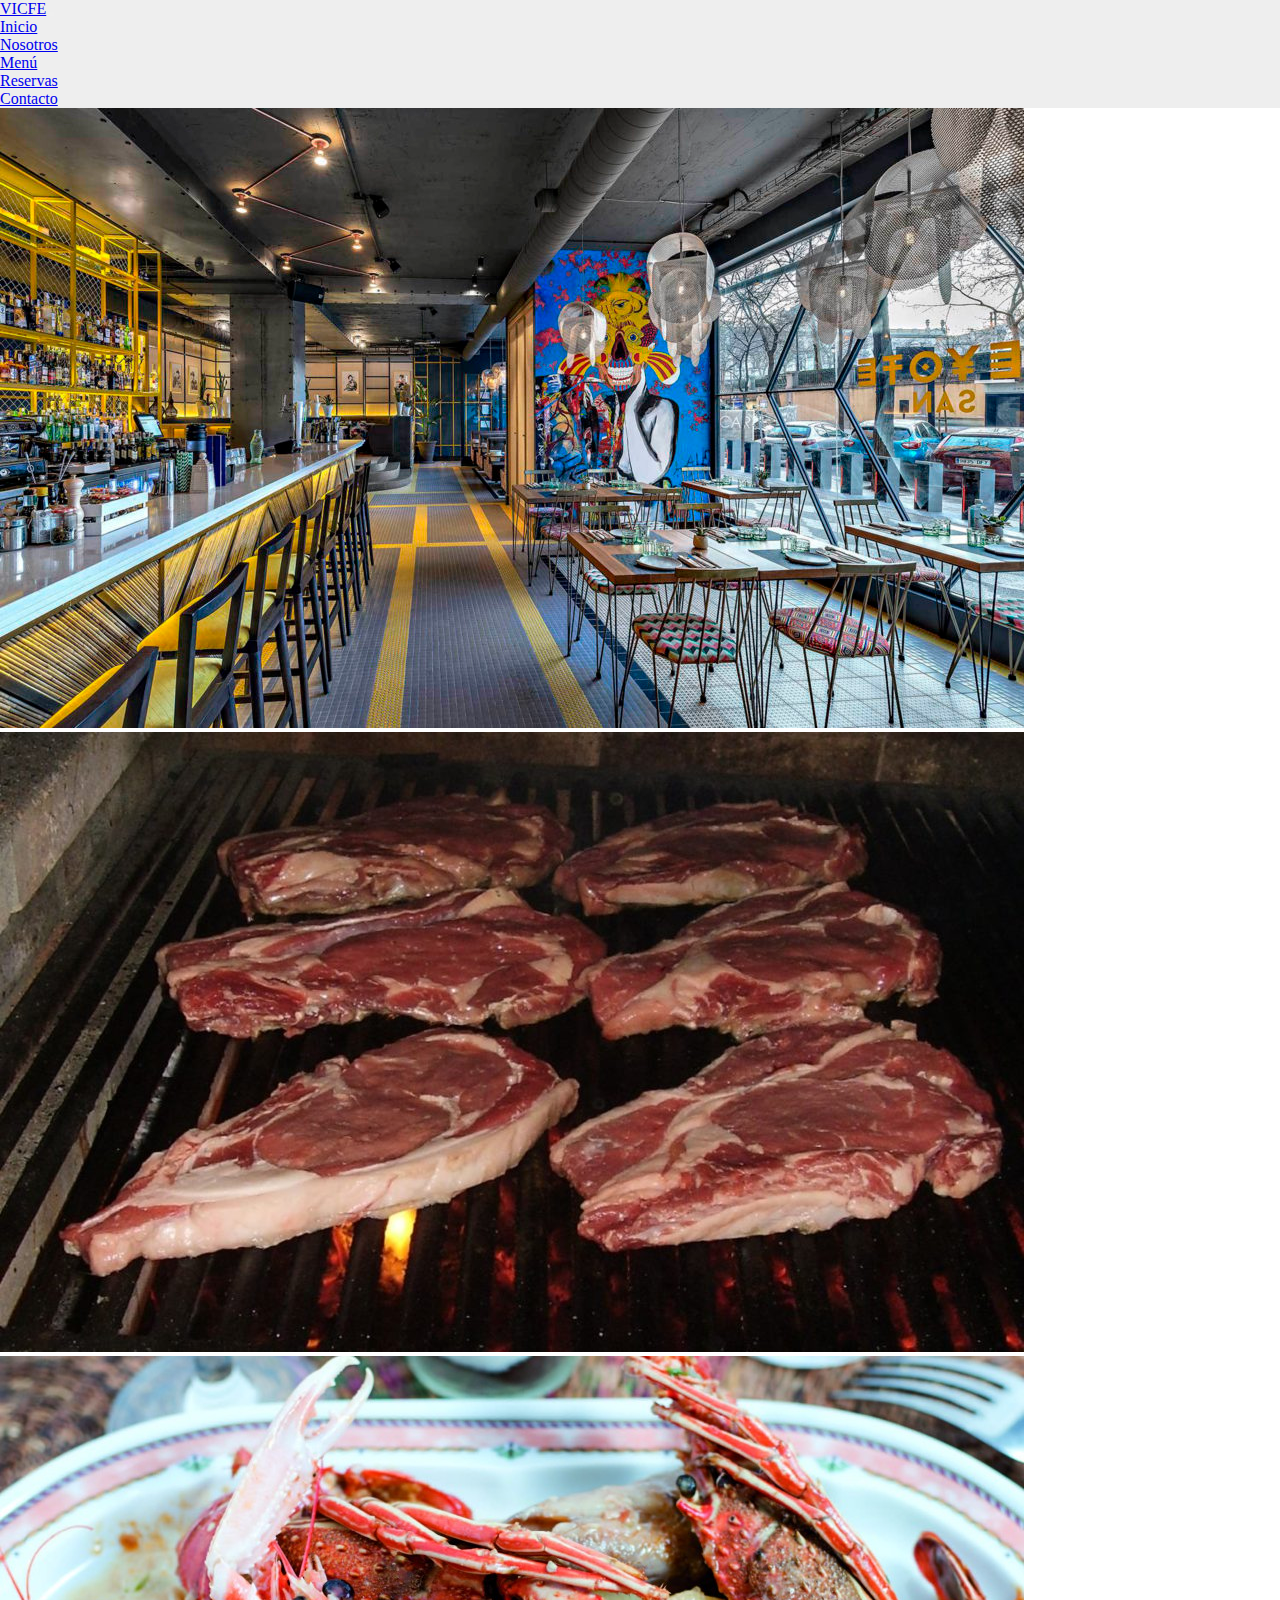
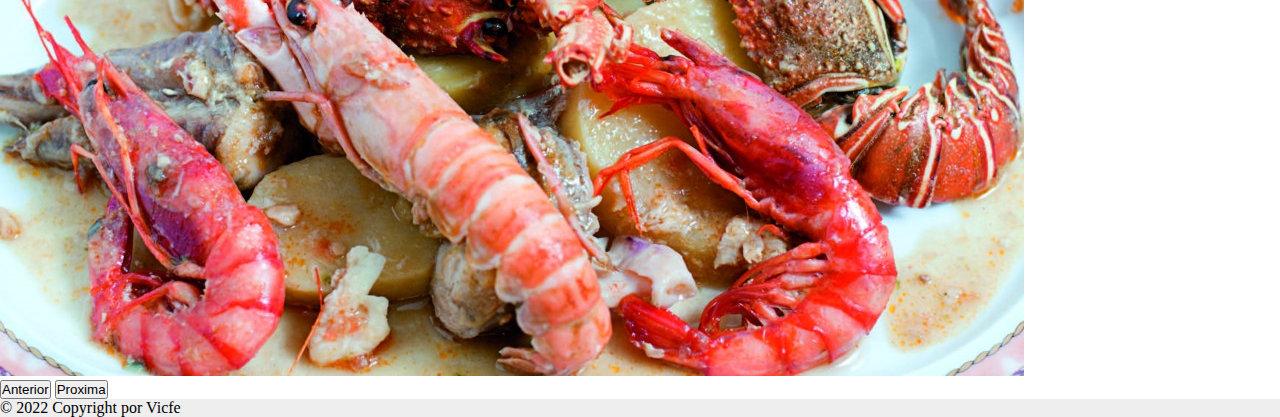
==== index.html @ e79225cf "no se agrega el css cuando abro la pagina de github" ====
<!DOCTYPE html>
<html lang="es">

<head>
    <meta charset="UTF-8">
    <meta http-equiv="X-UA-Compatible" content="IE=edge">
    <meta name="viewport" content="width=device-width, initial-scale=1.0">
    <link rel="preconnect" href="https://fonts.googleapis.com">
    <link rel="preconnect" href="https://fonts.gstatic.com" crossorigin>
    <link
        href="https://fonts.googleapis.com/css2?family=Roboto+Condensed:wght@300&family=Roboto:wght@100;300;400&display=swap"
        rel="stylesheet">
    <link rel="stylesheet" href="./css/bootstrap.min.css">
    <link rel="stylesheet" href="./css/style.css">
    <title>Vicfe - Proyecto Coderhouse</title>
</head>

<body>

    <header class="navbar navbar-expand-lg p-4 border-bottom" style="background-color: #eee; --bs-border-opacity: .9;">
        <div class="container-fluid">

            <a class="navbar-brand p-3 fs-1 fw-light" href="./index.html">VICFE</a>

            <button class="navbar-toggler" type="button" data-bs-toggle="collapse" data-bs-target="#navbarNavAltMarkup"
                aria-controls="navbarNavAltMarkup" aria-expanded="false" aria-label="Toggle navigation">
                <span class="navbar-toggler-icon"></span>
            </button>

            <nav class="collapse navbar-collapse d-flex justify-content-center" id="navbarNavAltMarkup">
                <ul class="navbar-nav fs-5 gap-4">
                    <li class="nav-item">
                        <a class="nav-link active" aria-current="page" href="./index.html">Inicio</a>
                    </li>
                    <li class="nav-item">
                        <a class="nav-link" href="./pages/nosotros.html">Nosotros</a>
                    </li>
                    <li class="nav-item">
                        <a class="nav-link" href="./pages/menu.html">Menú</a>
                    </li>
                    <li class="nav-item">
                        <a class="nav-link" href="./pages/reservas.html">Reservas</a>
                    </li>
                    <li class="nav-item">
                        <a class="nav-link" href="./pages/contacto.html">Contacto</a>
                    </li>
                </ul>
            </nav>

        </div>
    </header>

    <main>
        <section id="carousel-defotos" class="carousel slide" data-bs-ride="carousel">
            <div class="carousel-inner">
                <div class="carousel-item active">
                    <img src="./assets/img/fotorest1.jpg" class="d-block w-100" alt="...">
                </div>
                <div class="carousel-item">
                    <img src="./assets/img/fotorest2.jpg" class="d-block w-100" alt="...">
                </div>
                <div class="carousel-item">
                    <img src="./assets/img/fotorest3.jpg" class="d-block w-100" alt="...">
                </div>
            </div>
            <button class="carousel-control-prev" type="button" data-bs-target="#carousel-defotos" data-bs-slide="prev">
                <span class="carousel-control-prev-icon" aria-hidden="true"></span>
                <span class="visually-hidden">Anterior</span>
            </button>
            <button class="carousel-control-next" type="button" data-bs-target="#carousel-defotos" data-bs-slide="next">
                <span class="carousel-control-next-icon" aria-hidden="true"></span>
                <span class="visually-hidden">Proxima</span>
            </button>
        </section>
    </main>


    <footer class="page-footer border-top" style="background-color: #eee; --bs-border-opacity: .9;">

        <div class="container">

            <div class="row">

                <div class="col-md-12 py-5">
                    
                </div>


            </div>

        </div>

        <div class="footer-copyright text-center py-3">© 2022 Copyright por Vicfe
        </div>


    </footer>




    <script src="./js/bootstrap.bundle.min.js"></script>
</body>

</html>
---- css/style.css ----
* {
    margin: 0;
    padding: 0;
    box-sizing: border-box
}


/* nosotros - cocina */
.cocina {
    background-color: rgba(57, 134, 38, 0.26);
    font-family: "Roboto", sans-serif;
    background-size: cover;
    padding: 30px;
    display: flex;
    gap: 100px;
    overflow: auto;
    justify-content: center;


}

.cocina__titulo {
    background-color: rgba(127, 255, 212, 0.212);
    padding: 15px;
    text-align: center;
    font-size: 3rem;
    font-family: "Roboto", sans-serif;
    display: flex;
    overflow: auto;
    justify-content: center;


}

.tarjeta__titulo {
    color: rgb(255, 255, 255);
    padding: 10px;
    text-align: center;
    font-size: 2rem;
    font-family: "Roboto Condensed", sans-serif;
}

.tarjeta {
    background-color: burlywood;
    border: 2px solid rgb(255, 255, 255);
    width: 300px;
    height: 520px;
    border-radius: 15px;
    padding: 10px;
    text-align: center;
    font-family: "Roboto", sans-serif;

}

.tarjeta__descrp {
    color: rgb(255, 255, 255);
    text-align: center;
    font-size: 1rem;
    font-family: "Roboto Condensed", sans-serif;
}

.contenedor-nosotros {
    height: 85vh;
    background-color: antiquewhite;
    font-family: "Roboto", sans-serif;
    background-size: cover;
    display: flex;
    flex-direction: column;
    justify-content: center;
    align-items: center;
    overflow: auto;
}


.titulo-nosotros {
    font-size: 2rem;
}

.info-nosotros {
    font-family: "Roboto", sans-serif;
    text-align: center;
    font-size: 2.5rem;
}

/* menú */

.contenedor-menu {
    height: 70vh;
    display: flex;
    gap: 20px;
    background-color: rgba(127, 255, 212, 0.212);
    align-items: center;
    overflow: scroll;
    overflow-y: hidden;
}

.plato {
    border: 2px solid black;
    background-color: antiquewhite;
    width: 300px;
    height: 350px;
    border-radius: 20px;
    padding: 15px;
    display: flex;
    flex-direction: column;
    justify-content: space-around;
    align-items: center;
    text-align: center;
}

.menu-title {
    background-color: rgba(127, 255, 212, 0.212);
    padding-top: 30px;
    text-align: center;
    font-size: 3rem;
    font-family: "Roboto", sans-serif;
    display: flex;
    overflow: auto;
    justify-content: center;
}

.contenedor-contacto {
    height: 70vh;
    background-color: rgb(245, 237, 226);
    display: flex;
    flex-direction: column;
    justify-content: center;
    text-align: center;
    padding: 50px;
    font-family: "Roboto", sans-serif;
}

form {
    border: 1px solid black;
    padding: 20px;
}

form div {
    display: flex;
    justify-content: center;
    text-align: center;
    gap: 20px;
}

.botones {
    display: flex;
    justify-content: center;
    text-align: center;
    gap: 45px;
}

.boton-enviar {
    padding: 10px 15px;
}

.boton-limpiar {
    padding: 10px 15px;
}
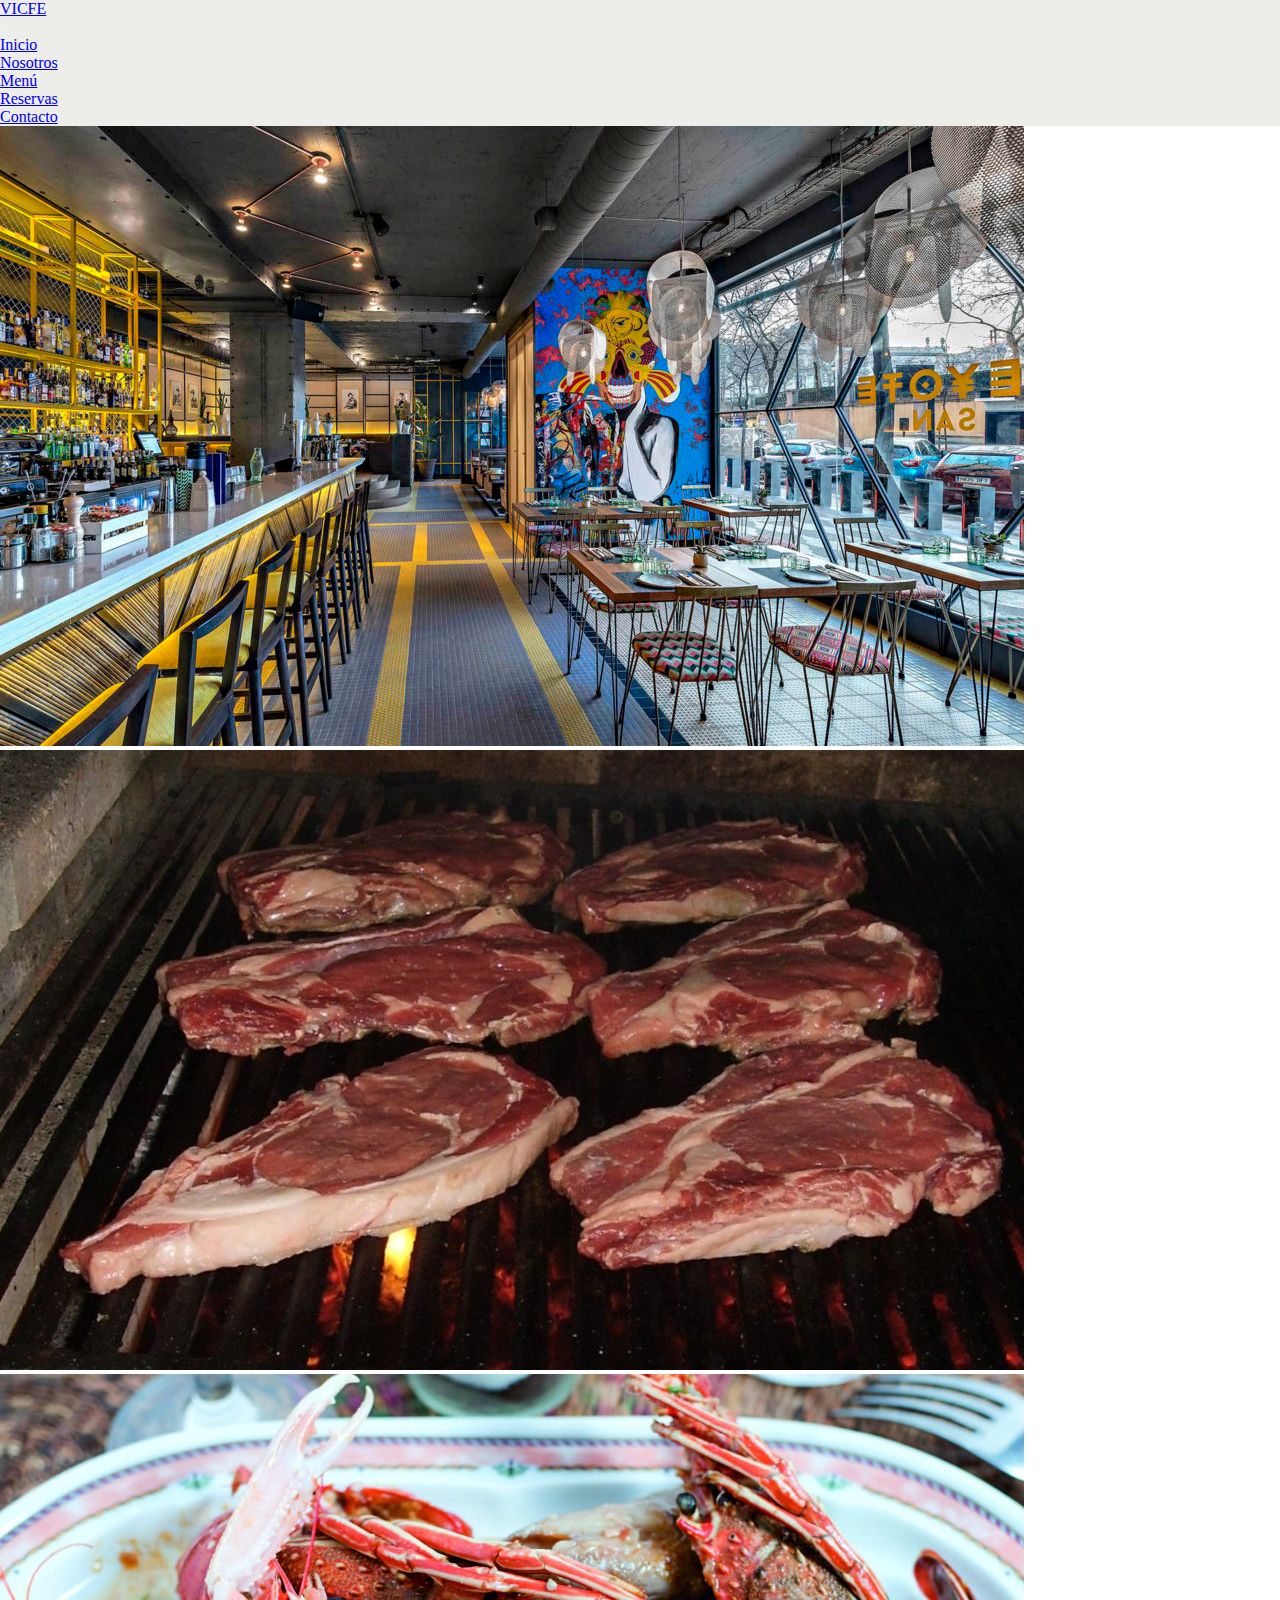
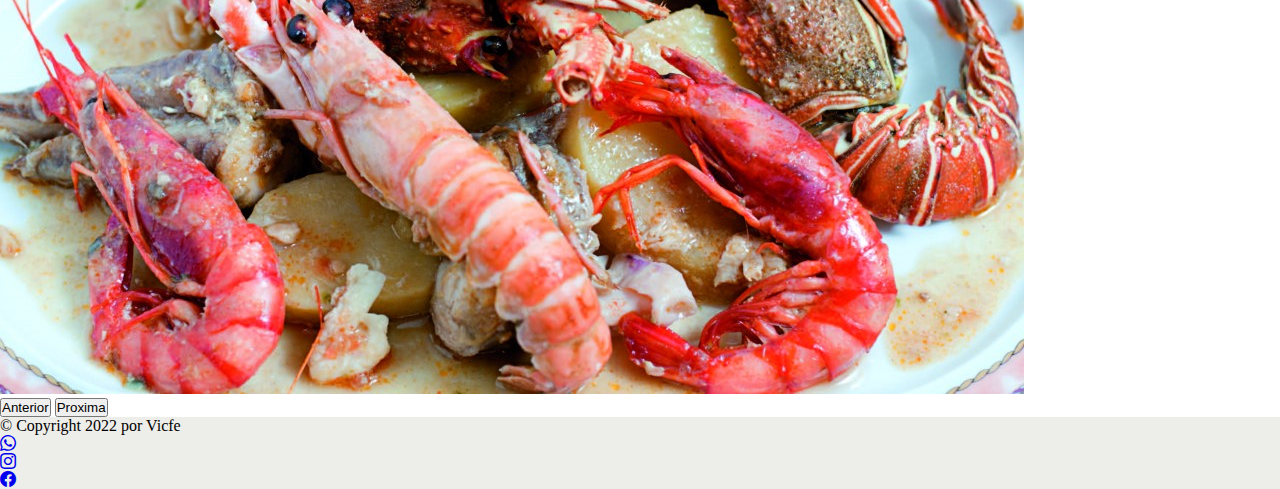
==== commit 73fd2c98: "agregue sass al proyecto e hice algunos cambios" ====
--- a/index.html
+++ b/index.html
@@ -10,44 +10,48 @@
     <link
         href="https://fonts.googleapis.com/css2?family=Roboto+Condensed:wght@300&family=Roboto:wght@100;300;400&display=swap"
         rel="stylesheet">
-    <link rel="stylesheet" href="./css/bootstrap.min.css">
-    <link rel="stylesheet" href="./css/style.css">
+    <link rel="stylesheet" href="../css/bootstrap.min.css">
+    <link rel="stylesheet" href="../css/styles.css">
+    <link rel="stylesheet" href="https://cdn.jsdelivr.net/npm/bootstrap-icons@1.9.1/font/bootstrap-icons.css">
     <title>Vicfe - Proyecto Coderhouse</title>
 </head>
 
 <body>
 
-    <header class="navbar navbar-expand-lg p-4 border-bottom" style="background-color: #eee; --bs-border-opacity: .9;">
-        <div class="container-fluid">
+    <header class="navbar navbar-expand-lg p-4 border-bottom" style="background-color: #edede9;">
+        <div class="container-fluid d-flex justify-content-around">
 
             <a class="navbar-brand p-3 fs-1 fw-light" href="./index.html">VICFE</a>
+            <nav class="navbar navbar-default">
 
-            <button class="navbar-toggler" type="button" data-bs-toggle="collapse" data-bs-target="#navbarNavAltMarkup"
-                aria-controls="navbarNavAltMarkup" aria-expanded="false" aria-label="Toggle navigation">
-                <span class="navbar-toggler-icon"></span>
-            </button>
+                <button class="navbar-toggler" type="button" data-bs-toggle="collapse"
+                    data-bs-target="#navbarNavAltMarkup" aria-controls="navbarNavAltMarkup" aria-expanded="false"
+                    aria-label="Toggle navigation">
+                    <span class="navbar-toggler-icon"></span>
+                </button>
 
-            <nav class="collapse navbar-collapse d-flex justify-content-center" id="navbarNavAltMarkup">
-                <ul class="navbar-nav fs-5 gap-4">
-                    <li class="nav-item">
-                        <a class="nav-link active" aria-current="page" href="./index.html">Inicio</a>
-                    </li>
-                    <li class="nav-item">
-                        <a class="nav-link" href="./pages/nosotros.html">Nosotros</a>
-                    </li>
-                    <li class="nav-item">
-                        <a class="nav-link" href="./pages/menu.html">Menú</a>
-                    </li>
-                    <li class="nav-item">
-                        <a class="nav-link" href="./pages/reservas.html">Reservas</a>
-                    </li>
-                    <li class="nav-item">
-                        <a class="nav-link" href="./pages/contacto.html">Contacto</a>
-                    </li>
-                </ul>
-            </nav>
 
+                <div class="collapse navbar-collapse" id="navbarNavAltMarkup">
+                    <ul class="nav navbar-nav fs-5 gap-4">
+                        <li class="nav-item">
+                            <a class="nav-link active" aria-current="page" href="./index.html">Inicio</a>
+                        </li>
+                        <li class="nav-item">
+                            <a class="nav-link" href="./pages/nosotros.html">Nosotros</a>
+                        </li>
+                        <li class="nav-item">
+                            <a class="nav-link" href="./pages/menu.html">Menú</a>
+                        </li>
+                        <li class="nav-item">
+                            <a class="nav-link" href="./pages/reservas.html">Reservas</a>
+                        </li>
+                        <li class="nav-item">
+                            <a class="nav-link" href="./pages/contacto.html">Contacto</a>
+                        </li>
+                    </ul>
+                </div>
         </div>
+        </nav>
     </header>
 
     <main>
@@ -75,27 +79,17 @@
     </main>
 
 
-    <footer class="page-footer border-top" style="background-color: #eee; --bs-border-opacity: .9;">
-
-        <div class="container">
-
-            <div class="row">
-
-                <div class="col-md-12 py-5">
-                    
-                </div>
-
-
-            </div>
-
+    <footer class="d-flex flex-wrap justify-content-between align-items-center p-5" style="background-color: #edede9;">
+        <div class="col-md-4 d-flex align-items-center">
+            <span class="text-muted">© Copyright 2022 por Vicfe</span>
         </div>
 
-        <div class="footer-copyright text-center py-3">© 2022 Copyright por Vicfe
-        </div>
-
-
+        <ul class="nav col-md-4 justify-content-center list-unstyled d-flex fs-3">
+            <li class="ms-3"><a class="text-muted" href="#"><i class="bi bi-whatsapp"></i></a></li>
+            <li class="ms-3"><a class="text-muted" href="#"><i class="bi bi-instagram"></i></a></li>
+            <li class="ms-3"><a class="text-muted" href="#"><i class="bi bi-facebook"></i></a></li>
+        </ul>
     </footer>
-
 
 
 
--- a/css/styles.css
+++ b/css/styles.css
@@ -0,0 +1,179 @@
+* {
+  margin: 0;
+  padding: 0;
+  box-sizing: border-box;
+}
+
+.contenedor-menu {
+  height: 70vh;
+  display: flex;
+  padding: 10px;
+  gap: 10px;
+  background-color: rgba(127, 255, 212, 0.212);
+  align-items: center;
+  overflow: scroll;
+  overflow-y: hidden;
+}
+
+.contenedor-nosotros {
+  height: 85vh;
+  background-color: antiquewhite;
+  font-family: "Roboto", sans-serif;
+  background-size: cover;
+  display: flex;
+  flex-direction: column;
+  justify-content: center;
+  align-items: center;
+  overflow: auto;
+}
+.contenedor-nosotros .titulo-nosotros {
+  font-size: 2rem;
+}
+.contenedor-nosotros .titulo-nosotros .info-nosotros {
+  font-family: "Roboto", sans-serif;
+  text-align: center;
+  font-size: 2.5rem;
+}
+
+.cocina {
+  background-color: rgba(57, 134, 38, 0.26);
+  font-family: "Roboto", sans-serif;
+  background-size: cover;
+  padding: 30px;
+  display: flex;
+  gap: 100px;
+  overflow: auto;
+  justify-content: center;
+}
+
+.cocina__titulo {
+  background-color: rgba(127, 255, 212, 0.212);
+  padding: 15px;
+  text-align: center;
+  font-size: 3rem;
+  font-family: "Roboto", sans-serif;
+  display: flex;
+  overflow: auto;
+  justify-content: center;
+}
+
+.contenedor-contacto {
+  height: 70vh;
+  background-color: rgb(245, 237, 226);
+  display: flex;
+  flex-direction: column;
+  justify-content: center;
+  text-align: center;
+  padding: 50px;
+  font-family: "Roboto", sans-serif;
+}
+
+.butn {
+  background-color: brown;
+  border: 1px solid black;
+  color: white;
+  padding: 16px 32px;
+  text-align: center;
+  font-size: 16px;
+  margin: 4px 2px;
+  transition: 0.3s;
+  text-decoration: none;
+}
+.butn:hover {
+  background-color: burlywood;
+  color: black;
+}
+
+.botones {
+  display: flex;
+  justify-content: center;
+  text-align: center;
+  gap: 45px;
+}
+
+.boton-enviar {
+  padding: 10px 15px;
+}
+
+.boton-limpiar {
+  padding: 10px 15px;
+}
+
+.plato {
+  border: 2px solid black;
+  background-color: antiquewhite;
+  width: 300px;
+  height: 400px;
+  border-radius: 20px;
+  padding: 15px;
+  display: flex;
+  flex-direction: column;
+  justify-content: space-around;
+  align-items: center;
+  text-align: center;
+}
+.plato .plato__img {
+  border: 1px solid black;
+}
+.plato .plato__img .menu-title {
+  background-color: rgba(127, 255, 212, 0.212);
+  padding-top: 10px;
+  text-align: center;
+  font-size: 2rem;
+  font-family: "Roboto", sans-serif;
+  display: flex;
+  overflow: auto;
+  justify-content: center;
+}
+
+.cocina__titulo {
+  background-color: rgba(127, 255, 212, 0.212);
+  padding: 15px;
+  text-align: center;
+  font-size: 3rem;
+  font-family: "Roboto", sans-serif;
+  display: flex;
+  overflow: auto;
+  justify-content: center;
+}
+
+.tarjeta__titulo {
+  color: rgb(255, 255, 255);
+  padding: 10px;
+  text-align: center;
+  font-size: 2rem;
+  font-family: "Roboto Condensed", sans-serif;
+}
+.tarjeta__titulo .tarjeta {
+  background-color: burlywood;
+  border: 2px solid rgb(255, 255, 255);
+  width: 300px;
+  height: 520px;
+  border-radius: 15px;
+  padding: 10px;
+  text-align: center;
+  font-family: "Roboto", sans-serif;
+}
+.tarjeta__titulo .tarjeta .tarjeta__descrp {
+  color: rgb(255, 255, 255);
+  text-align: center;
+  font-size: 1rem;
+  font-family: "Roboto Condensed", sans-serif;
+}
+
+bi {
+  font-size: 1.5rem;
+}
+
+form {
+  border: 1px solid black;
+  padding: 20px;
+}
+form div {
+  display: flex;
+  justify-content: center;
+  text-align: center;
+  gap: 20px;
+}
+
+/*# sourceMappingURL=styles.css.map */
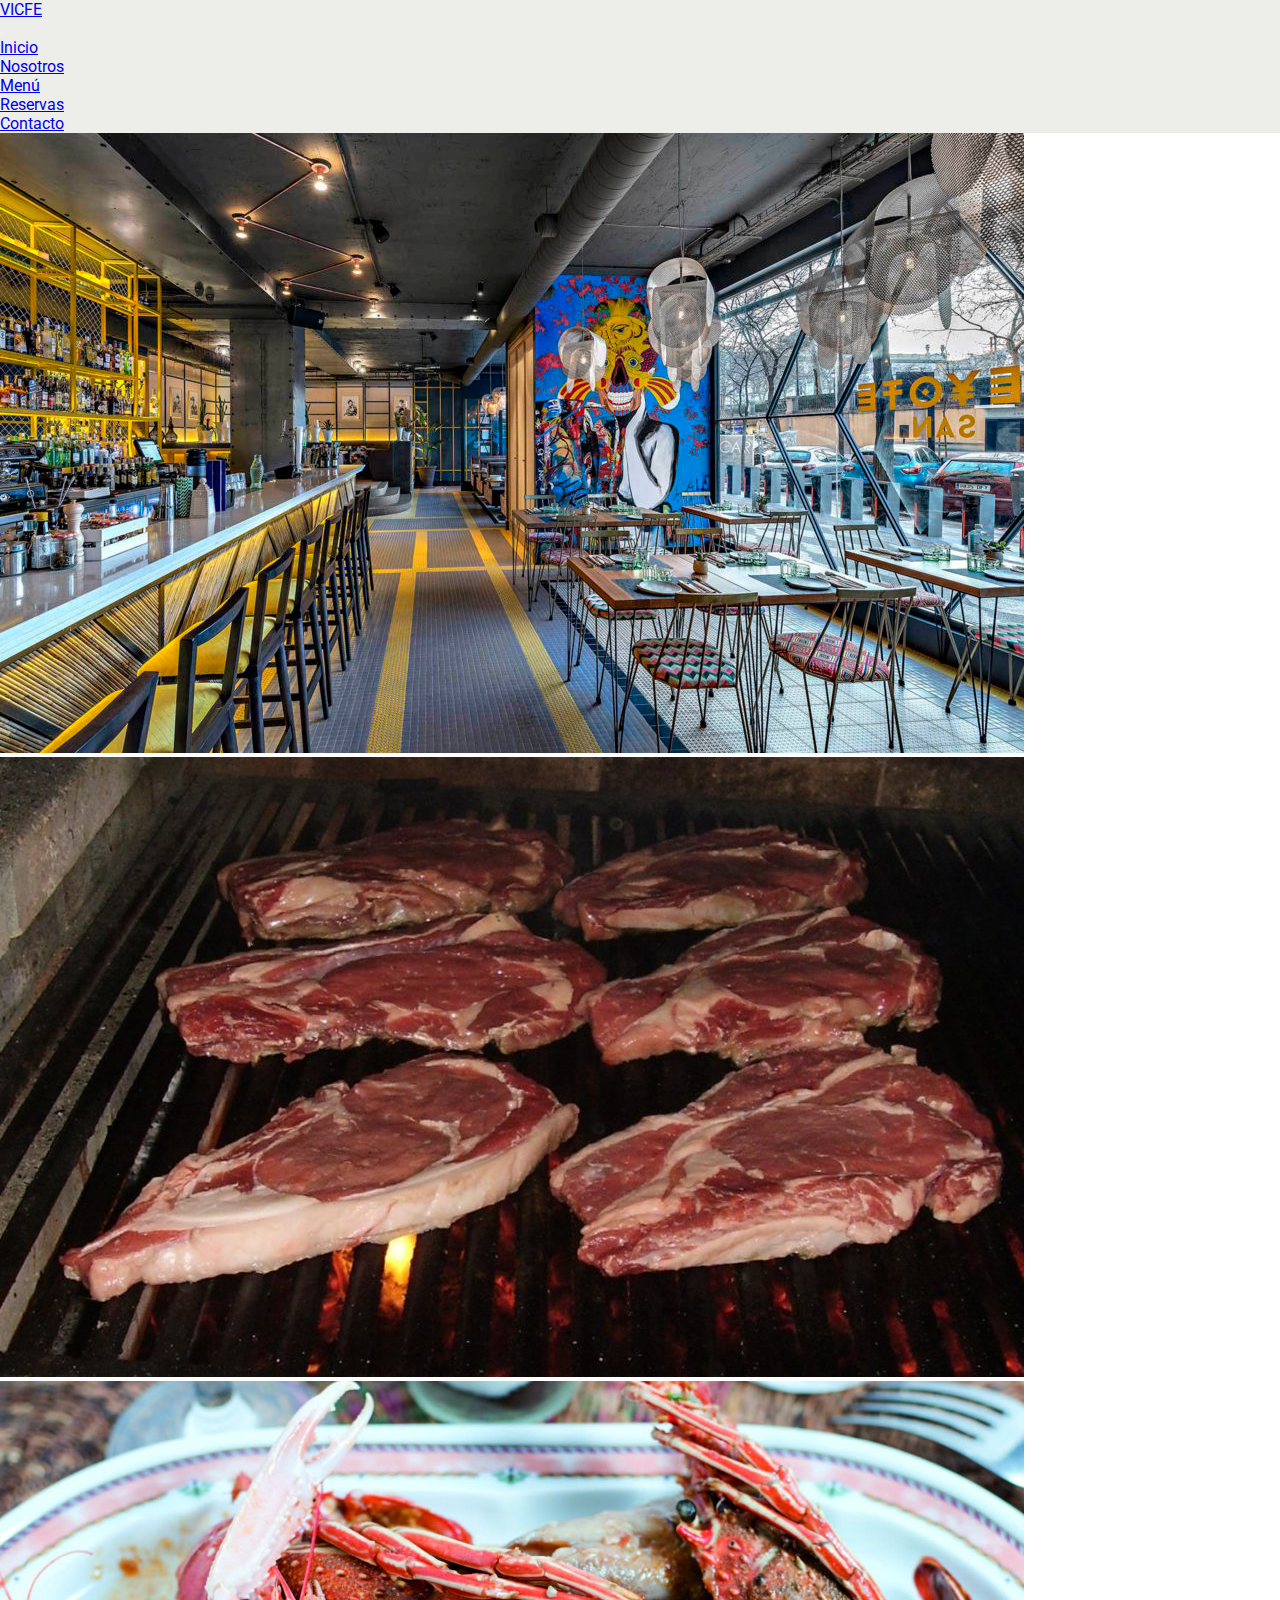
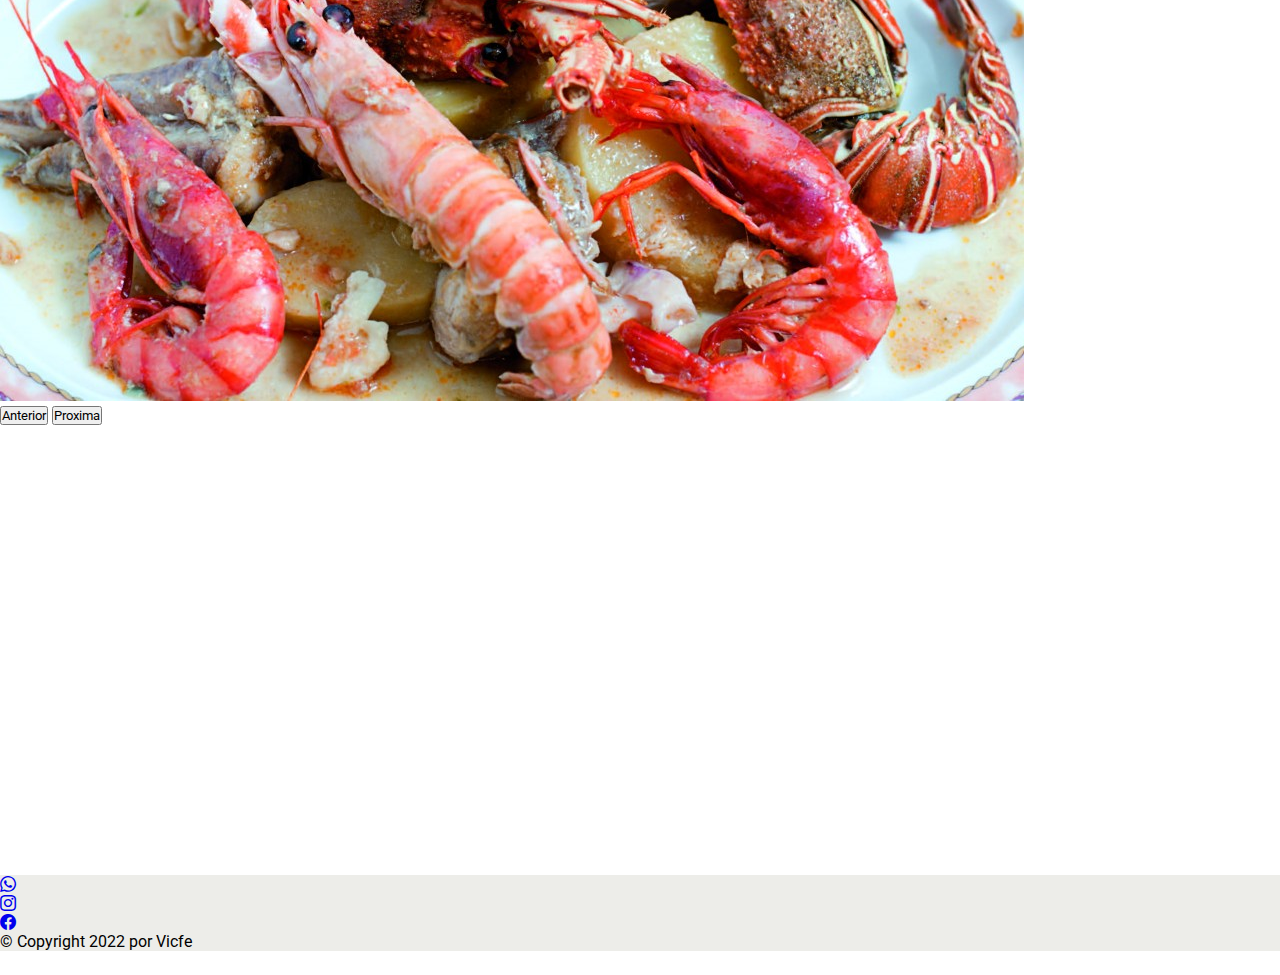
==== commit f9db8762: "actualizacion v2" ====
--- a/index.html
+++ b/index.html
@@ -5,15 +5,18 @@
     <meta charset="UTF-8">
     <meta http-equiv="X-UA-Compatible" content="IE=edge">
     <meta name="viewport" content="width=device-width, initial-scale=1.0">
+    <meta description="">
+
     <link rel="preconnect" href="https://fonts.googleapis.com">
     <link rel="preconnect" href="https://fonts.gstatic.com" crossorigin>
     <link
         href="https://fonts.googleapis.com/css2?family=Roboto+Condensed:wght@300&family=Roboto:wght@100;300;400&display=swap"
         rel="stylesheet">
-    <link rel="stylesheet" href="../css/bootstrap.min.css">
-    <link rel="stylesheet" href="../css/styles.css">
+    <link rel="stylesheet" href="./css/bootstrap.min.css">
+    <link rel="stylesheet" href="./css/styles.css">
     <link rel="stylesheet" href="https://cdn.jsdelivr.net/npm/bootstrap-icons@1.9.1/font/bootstrap-icons.css">
-    <title>Vicfe - Proyecto Coderhouse</title>
+    <link rel="stylesheet" href="https://unpkg.com/aos@next/dist/aos.css" />
+    <title>VICFE - Proyecto Coderhouse</title>
 </head>
 
 <body>
@@ -32,7 +35,7 @@
 
 
                 <div class="collapse navbar-collapse" id="navbarNavAltMarkup">
-                    <ul class="nav navbar-nav fs-5 gap-4">
+                    <ul class="nav navbar-nav ms-auto fs-5 gap-4">
                         <li class="nav-item">
                             <a class="nav-link active" aria-current="page" href="./index.html">Inicio</a>
                         </li>
@@ -54,7 +57,7 @@
         </nav>
     </header>
 
-    <main>
+    <main class="header-main">
         <section id="carousel-defotos" class="carousel slide" data-bs-ride="carousel">
             <div class="carousel-inner">
                 <div class="carousel-item active">
@@ -76,24 +79,52 @@
                 <span class="visually-hidden">Proxima</span>
             </button>
         </section>
+
+        <section class="contenedor-main" data-aos="fade-up" data-aos-duration="1000">
+
+            <div class="main-titulo">
+
+                <h2>Bienvenido a VICFE</h2>
+            </div>
+
+                <article class="main-info">
+
+                <p>Lorem ipsum dolor sit amet consectetur adipisicing elit. Eius reiciendis eos doloribus quas molestiae
+                    deleniti, culpa adipisci voluptates optio laboriosam. Distinctio dignissimos similique tempore
+                    </p>
+
+                </article>
+
+            
+
+        </section>
+
     </main>
 
 
-    <footer class="d-flex flex-wrap justify-content-between align-items-center p-5" style="background-color: #edede9;">
-        <div class="col-md-4 d-flex align-items-center">
-            <span class="text-muted">© Copyright 2022 por Vicfe</span>
-        </div>
+    <footer class="d-flex flex-wrap justify-content-center align-items-center gap-5 p-5"
+        style="background-color: #edede9;">
 
-        <ul class="nav col-md-4 justify-content-center list-unstyled d-flex fs-3">
+        <ul class="nav col-md-4 justify-content-center list-unstyled d-flex fs-3 gap-3">
             <li class="ms-3"><a class="text-muted" href="#"><i class="bi bi-whatsapp"></i></a></li>
             <li class="ms-3"><a class="text-muted" href="#"><i class="bi bi-instagram"></i></a></li>
             <li class="ms-3"><a class="text-muted" href="#"><i class="bi bi-facebook"></i></a></li>
         </ul>
+
+        <div class="col-md-4 d-flex align-items-center justify-content-center">
+            <span class="text-muted">© Copyright 2022 por Vicfe</span>
+        </div>
+
+
     </footer>
 
 
 
     <script src="./js/bootstrap.bundle.min.js"></script>
+    <script src="https://unpkg.com/aos@next/dist/aos.js"></script>
+    <script>
+      AOS.init();
+    </script>
 </body>
 
 </html>--- a/css/styles.css
+++ b/css/styles.css
@@ -2,70 +2,100 @@
   margin: 0;
   padding: 0;
   box-sizing: border-box;
+  font-family: "Roboto", sans-serif;
+}
+
+.contenedor-main {
+  height: 50vh;
+  width: auto;
+  display: flex;
+  flex-direction: column;
+  justify-content: center;
+  padding: 10px;
+  background-color: #e3d5ca;
+  align-items: center;
+  flex-wrap: wrap;
 }
 
 .contenedor-menu {
-  height: 70vh;
+  height: 100vh;
   display: flex;
   padding: 10px;
   gap: 10px;
-  background-color: rgba(127, 255, 212, 0.212);
+  background-color: #e3d5ca;
   align-items: center;
   overflow: scroll;
   overflow-y: hidden;
 }
 
+.menu-title {
+  background-color: #e3d5ca;
+  display: flex;
+  justify-content: center;
+  padding-top: 20px;
+  align-items: center;
+}
+
 .contenedor-nosotros {
-  height: 85vh;
-  background-color: antiquewhite;
-  font-family: "Roboto", sans-serif;
+  height: 120vh;
+  background-color: #e3d5ca;
+  display: flex;
+  flex-direction: column;
+  justify-content: center;
+  align-items: center;
+  overflow: auto;
+}
+
+.titulo-nosotros {
+  font-size: 2rem;
+}
+
+.info-nosotros {
+  text-align: center;
+  font-size: 1.5rem;
+  padding-left: 10px;
+  padding-right: 10px;
+}
+
+.cocina {
+  background-color: #e3d5ca;
   background-size: cover;
   display: flex;
-  flex-direction: column;
-  justify-content: center;
-  align-items: center;
-  overflow: auto;
-}
-.contenedor-nosotros .titulo-nosotros {
-  font-size: 2rem;
-}
-.contenedor-nosotros .titulo-nosotros .info-nosotros {
-  font-family: "Roboto", sans-serif;
-  text-align: center;
-  font-size: 2.5rem;
-}
-
-.cocina {
-  background-color: rgba(57, 134, 38, 0.26);
-  font-family: "Roboto", sans-serif;
-  background-size: cover;
-  padding: 30px;
-  display: flex;
-  gap: 100px;
-  overflow: auto;
-  justify-content: center;
+  gap: 300px;
+  overflow: auto;
+  justify-content: center;
+  padding: 20px;
 }
 
 .cocina__titulo {
-  background-color: rgba(127, 255, 212, 0.212);
+  background-color: #d6ccc2;
   padding: 15px;
   text-align: center;
   font-size: 3rem;
-  font-family: "Roboto", sans-serif;
   display: flex;
   overflow: auto;
   justify-content: center;
 }
 
 .contenedor-contacto {
-  height: 70vh;
-  background-color: rgb(245, 237, 226);
-  display: flex;
-  flex-direction: column;
+  height: 100vh;
+  background-color: #e3d5ca;
+  display: flex;
+  flex-direction: column;
+  flex-wrap: wrap;
+  justify-content: center;
+  text-align: center;
+}
+
+.contenedor-reservas {
+  height: 100vh;
+  background-color: #e3d5ca;
+  display: flex;
+  flex-direction: column;
+  flex-wrap: wrap;
   justify-content: center;
   text-align: center;
   padding: 50px;
-  font-family: "Roboto", sans-serif;
 }
 
 .butn {
@@ -120,7 +150,6 @@
   padding-top: 10px;
   text-align: center;
   font-size: 2rem;
-  font-family: "Roboto", sans-serif;
   display: flex;
   overflow: auto;
   justify-content: center;
@@ -131,7 +160,6 @@
   padding: 15px;
   text-align: center;
   font-size: 3rem;
-  font-family: "Roboto", sans-serif;
   display: flex;
   overflow: auto;
   justify-content: center;
@@ -142,38 +170,36 @@
   padding: 10px;
   text-align: center;
   font-size: 2rem;
-  font-family: "Roboto Condensed", sans-serif;
-}
-.tarjeta__titulo .tarjeta {
-  background-color: burlywood;
+}
+
+.tarjeta {
+  background-color: #d6ccc2;
   border: 2px solid rgb(255, 255, 255);
   width: 300px;
-  height: 520px;
+  height: auto;
   border-radius: 15px;
-  padding: 10px;
-  text-align: center;
-  font-family: "Roboto", sans-serif;
-}
-.tarjeta__titulo .tarjeta .tarjeta__descrp {
+  padding: 20px;
+  text-align: center;
+  display: flex;
+  flex-direction: column;
+}
+
+.tarjeta__descrp {
   color: rgb(255, 255, 255);
   text-align: center;
   font-size: 1rem;
-  font-family: "Roboto Condensed", sans-serif;
 }
 
 bi {
   font-size: 1.5rem;
 }
 
-form {
-  border: 1px solid black;
-  padding: 20px;
-}
 form div {
   display: flex;
   justify-content: center;
   text-align: center;
-  gap: 20px;
+  flex-wrap: wrap;
+  gap: 10px;
 }
 
 /*# sourceMappingURL=styles.css.map */
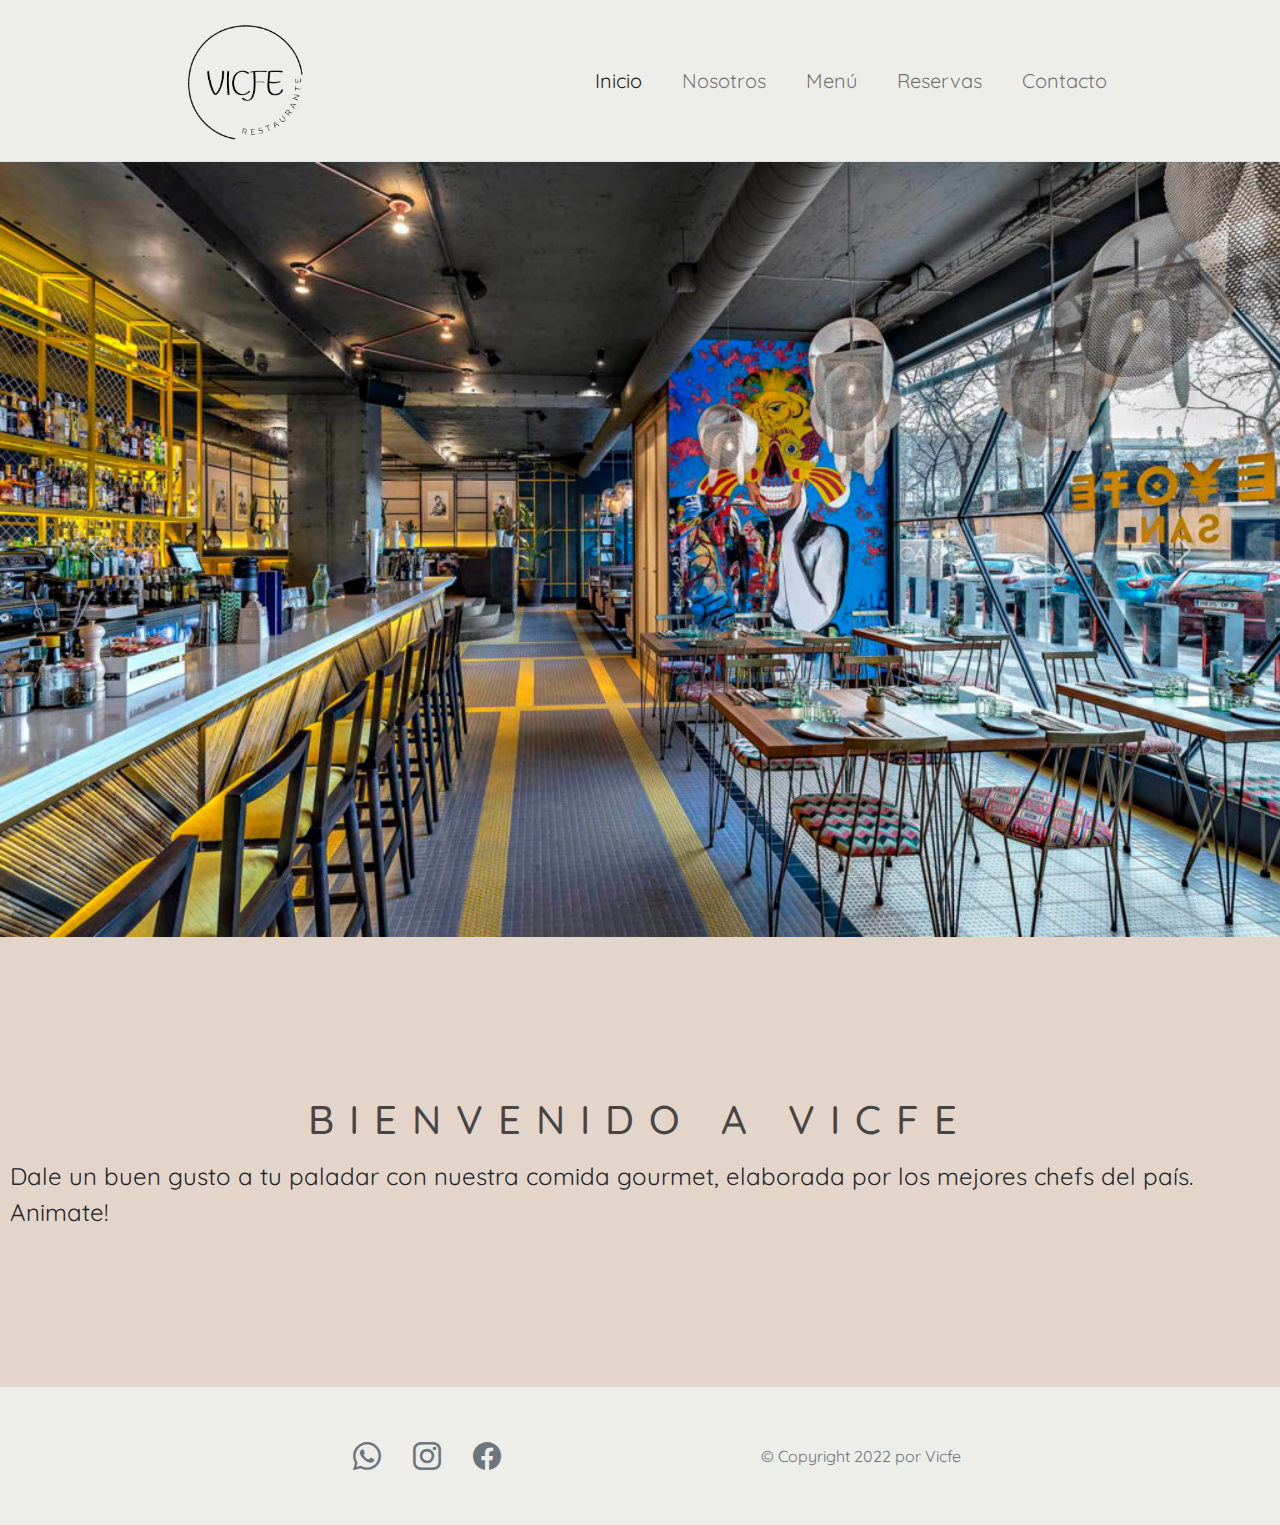
==== commit 1806a756: "muy cerca del final" ====
--- a/index.html
+++ b/index.html
@@ -5,26 +5,33 @@
     <meta charset="UTF-8">
     <meta http-equiv="X-UA-Compatible" content="IE=edge">
     <meta name="viewport" content="width=device-width, initial-scale=1.0">
-    <meta description="">
+    <meta name="description"
+        content="Restaurante Gourmet para toda la familia - Claudio Williman 626, 11300. Ubicado dentro del Mercado Williman - de L. a V. - Reservas de 19:00 a 22:30 hrs - Cel. 097123456 - También tenemos Delivery.">
+    <link rel="icon" href="/assets/img/iconovicfe.png">
 
     <link rel="preconnect" href="https://fonts.googleapis.com">
     <link rel="preconnect" href="https://fonts.gstatic.com" crossorigin>
-    <link
-        href="https://fonts.googleapis.com/css2?family=Roboto+Condensed:wght@300&family=Roboto:wght@100;300;400&display=swap"
-        rel="stylesheet">
-    <link rel="stylesheet" href="./css/bootstrap.min.css">
-    <link rel="stylesheet" href="./css/styles.css">
+    <link href="https://fonts.googleapis.com/css2?family=Quicksand:wght@300;500&display=swap" rel="stylesheet">
+    <link rel="stylesheet" href="css/bootstrap.min.css">
+    <link rel="stylesheet" href="css/styles.css">
     <link rel="stylesheet" href="https://cdn.jsdelivr.net/npm/bootstrap-icons@1.9.1/font/bootstrap-icons.css">
     <link rel="stylesheet" href="https://unpkg.com/aos@next/dist/aos.css" />
-    <title>VICFE - Proyecto Coderhouse</title>
+    <title>VICFE - Dandole un gusto al paladar</title>
 </head>
 
 <body>
-
-    <header class="navbar navbar-expand-lg p-4 border-bottom" style="background-color: #edede9;">
+    <!-- h2 {
+        color: #474544;
+        font-size: 32px;
+        letter-spacing: 20px;
+        text-align: center;
+        text-transform: uppercase;
+    }
+     -->
+    <header class="navbar navbar-expand-lg p-4 border-bottom">
         <div class="container-fluid d-flex justify-content-around">
 
-            <a class="navbar-brand p-3 fs-1 fw-light" href="./index.html">VICFE</a>
+            <a class="navbar-vicfe" href="index.html"><img src="/assets/img/iconovicfe.png" alt=""></a>
             <nav class="navbar navbar-default">
 
                 <button class="navbar-toggler" type="button" data-bs-toggle="collapse"
@@ -37,7 +44,7 @@
                 <div class="collapse navbar-collapse" id="navbarNavAltMarkup">
                     <ul class="nav navbar-nav ms-auto fs-5 gap-4">
                         <li class="nav-item">
-                            <a class="nav-link active" aria-current="page" href="./index.html">Inicio</a>
+                            <a class="nav-link active" aria-current="page" href="index.html">Inicio</a>
                         </li>
                         <li class="nav-item">
                             <a class="nav-link" href="./pages/nosotros.html">Nosotros</a>
@@ -58,16 +65,20 @@
     </header>
 
     <main class="header-main">
+
+        
+
+
         <section id="carousel-defotos" class="carousel slide" data-bs-ride="carousel">
             <div class="carousel-inner">
                 <div class="carousel-item active">
-                    <img src="./assets/img/fotorest1.jpg" class="d-block w-100" alt="...">
+                    <img src="./assets/img/fotorest1.jpg" class="d-block w-100" alt="restaurante visto desde adentro">
                 </div>
                 <div class="carousel-item">
-                    <img src="./assets/img/fotorest2.jpg" class="d-block w-100" alt="...">
+                    <img src="./assets/img/fotorest2.jpg" class="d-block w-100" alt="carne cruda en la parrilla">
                 </div>
                 <div class="carousel-item">
-                    <img src="./assets/img/fotorest3.jpg" class="d-block w-100" alt="...">
+                    <img src="./assets/img/fotorest3.jpg" class="d-block w-100" alt="mariscos en un plato">
                 </div>
             </div>
             <button class="carousel-control-prev" type="button" data-bs-target="#carousel-defotos" data-bs-slide="prev">
@@ -80,30 +91,24 @@
             </button>
         </section>
 
-        <section class="contenedor-main" data-aos="fade-up" data-aos-duration="1000">
+        <section class="contenedor-main">
 
-            <div class="main-titulo">
+            <h2 class="titulo-main">Bienvenido a VICFE</h2>
 
-                <h2>Bienvenido a VICFE</h2>
-            </div>
+            <article class="main-info">
 
-                <article class="main-info">
+                <p>Dale un buen gusto a tu paladar con nuestra comida gourmet, elaborada por los mejores chefs del país.
+                    Animate!
+                </p>
 
-                <p>Lorem ipsum dolor sit amet consectetur adipisicing elit. Eius reiciendis eos doloribus quas molestiae
-                    deleniti, culpa adipisci voluptates optio laboriosam. Distinctio dignissimos similique tempore
-                    </p>
-
-                </article>
-
-            
+            </article>
 
         </section>
 
     </main>
 
 
-    <footer class="d-flex flex-wrap justify-content-center align-items-center gap-5 p-5"
-        style="background-color: #edede9;">
+    <footer class="d-flex flex-wrap justify-content-center align-items-center gap-5 p-5">
 
         <ul class="nav col-md-4 justify-content-center list-unstyled d-flex fs-3 gap-3">
             <li class="ms-3"><a class="text-muted" href="#"><i class="bi bi-whatsapp"></i></a></li>
@@ -123,7 +128,7 @@
     <script src="./js/bootstrap.bundle.min.js"></script>
     <script src="https://unpkg.com/aos@next/dist/aos.js"></script>
     <script>
-      AOS.init();
+        AOS.init();
     </script>
 </body>
 
--- a/css/styles.css
+++ b/css/styles.css
@@ -2,7 +2,7 @@
   margin: 0;
   padding: 0;
   box-sizing: border-box;
-  font-family: "Roboto", sans-serif;
+  font-family: "Quicksand", sans-serif;
 }
 
 .contenedor-main {
@@ -17,6 +17,24 @@
   flex-wrap: wrap;
 }
 
+.titulo-main {
+  color: #474544;
+  font-size: 2.5rem;
+  letter-spacing: 15px;
+  text-align: center;
+  text-transform: uppercase;
+  padding-bottom: 15px;
+}
+
+.main-info {
+  font-size: 1.5rem;
+}
+
+@media screen and (max-width: 800px) {
+  .titulo-main {
+    letter-spacing: 5px;
+  }
+}
 .contenedor-menu {
   height: 100vh;
   display: flex;
@@ -37,67 +55,157 @@
 }
 
 .contenedor-nosotros {
-  height: 120vh;
-  background-color: #e3d5ca;
-  display: flex;
-  flex-direction: column;
-  justify-content: center;
-  align-items: center;
-  overflow: auto;
+  height: 75vh;
+  background-color: #e3d5ca;
+  display: grid;
+  grid-template-columns: 1fr 1fr;
+  grid-template-rows: 33% 33% 33%;
+  justify-items: center;
+  align-items: center;
 }
 
 .titulo-nosotros {
   font-size: 2rem;
-}
-
-.info-nosotros {
-  text-align: center;
-  font-size: 1.5rem;
+  grid-column: 1/2;
+  color: #474544;
+  letter-spacing: 10px;
+  text-transform: uppercase;
+}
+
+.mapa-nosotros {
+  grid-column: 2/3;
+  grid-row: 2/3;
+  padding-top: 100px;
   padding-left: 10px;
   padding-right: 10px;
+  border: solid 1px black;
+}
+
+.ubic-nosotros {
+  grid-column: 2;
+  grid-row: 1;
+  font-size: 2rem;
+  color: #474544;
+  letter-spacing: 10px;
+  text-transform: uppercase;
+}
+
+.info-nosotros {
+  grid-column: 1/2;
+  text-align: center;
+  font-size: 1.5rem;
+  padding-left: 20px;
 }
 
 .cocina {
   background-color: #e3d5ca;
-  background-size: cover;
-  display: flex;
-  gap: 300px;
-  overflow: auto;
-  justify-content: center;
-  padding: 20px;
+  display: grid;
+  grid-template-columns: 1fr 1fr 1fr;
+  justify-items: center;
+  align-items: center;
+  height: 80vh;
 }
 
 .cocina__titulo {
-  background-color: #d6ccc2;
-  padding: 15px;
-  text-align: center;
-  font-size: 3rem;
-  display: flex;
-  overflow: auto;
-  justify-content: center;
-}
-
+  background-color: rgba(130, 177, 187, 0.4862745098);
+  text-align: center;
+  font-size: 2.5rem;
+  color: #474544;
+  letter-spacing: 8px;
+  text-transform: uppercase;
+  padding: 40px;
+}
+
+@media screen and (max-width: 800px) {
+  .cocina {
+    height: 750px;
+    display: flex;
+    overflow: scroll;
+    overflow-y: hidden;
+    gap: 20px;
+  }
+  .contenedor-nosotros {
+    height: auto;
+    display: flex;
+    flex-direction: column;
+  }
+}
 .contenedor-contacto {
-  height: 100vh;
-  background-color: #e3d5ca;
-  display: flex;
-  flex-direction: column;
-  flex-wrap: wrap;
-  justify-content: center;
-  text-align: center;
-}
-
+  height: auto;
+  display: grid;
+  justify-items: center;
+  align-items: center;
+  grid-template-columns: 1fr 1fr;
+  background-color: #e3d5ca;
+  padding-top: 40px;
+  padding-bottom: 40px;
+}
+
+.img-contacto {
+  width: 75%;
+}
+
+.titulo-contacto {
+  grid-column: 1/3;
+  color: #474544;
+  font-size: 35px;
+  letter-spacing: 20px;
+  text-transform: uppercase;
+}
+
+@media screen and (max-width: 800px) {
+  .contenedor-contacto {
+    width: 100%;
+  }
+  .titulo-contacto {
+    width: auto;
+    color: #474544;
+    font-size: 25px;
+    letter-spacing: 5px;
+    text-transform: uppercase;
+  }
+  .img-contacto {
+    display: none;
+  }
+}
 .contenedor-reservas {
-  height: 100vh;
-  background-color: #e3d5ca;
-  display: flex;
-  flex-direction: column;
-  flex-wrap: wrap;
-  justify-content: center;
-  text-align: center;
-  padding: 50px;
-}
-
+  height: auto;
+  display: grid;
+  justify-items: center;
+  align-items: center;
+  grid-template-columns: 1fr 1fr;
+  background-color: #e3d5ca;
+  padding-top: 40px;
+  padding-bottom: 40px;
+}
+
+.img-reservas {
+  width: 75%;
+}
+
+.titulo-reservas {
+  grid-column: 1/3;
+  color: #474544;
+  font-size: 35px;
+  letter-spacing: 20px;
+  text-transform: uppercase;
+}
+
+@media screen and (max-width: 800px) {
+  .contenedor-reservas {
+    width: 100%;
+  }
+  .titulo-reservas {
+    width: auto;
+    color: #474544;
+    font-size: 25px;
+    letter-spacing: 5px;
+    text-transform: uppercase;
+  }
+  .img-reservas {
+    display: none;
+  }
+}
 .butn {
   background-color: brown;
   border: 1px solid black;
@@ -114,19 +222,27 @@
   color: black;
 }
 
-.botones {
-  display: flex;
-  justify-content: center;
-  text-align: center;
-  gap: 45px;
-}
-
-.boton-enviar {
-  padding: 10px 15px;
-}
-
-.boton-limpiar {
-  padding: 10px 15px;
+#botonEnviar {
+  background: none;
+  border: solid 2px #474544;
+  color: #474544;
+  cursor: pointer;
+  display: inline-block;
+  font-size: 1rem;
+  font-weight: bold;
+  outline: none;
+  padding: 20px 35px;
+  text-transform: uppercase;
+  transition: all 0.3s;
+}
+
+#botonEnviar:hover {
+  background: #474544;
+  color: #F2F3EB;
+}
+
+.boton-reserva {
+  grid-column: 1/3;
 }
 
 .plato {
@@ -144,62 +260,210 @@
 }
 .plato .plato__img {
   border: 1px solid black;
+  object-fit: contain;
 }
 .plato .plato__img .menu-title {
   background-color: rgba(127, 255, 212, 0.212);
-  padding-top: 10px;
-  text-align: center;
-  font-size: 2rem;
+  text-align: center;
+  font-size: 1rem;
   display: flex;
   overflow: auto;
   justify-content: center;
 }
 
-.cocina__titulo {
-  background-color: rgba(127, 255, 212, 0.212);
-  padding: 15px;
-  text-align: center;
-  font-size: 3rem;
-  display: flex;
-  overflow: auto;
-  justify-content: center;
-}
-
-.tarjeta__titulo {
-  color: rgb(255, 255, 255);
-  padding: 10px;
-  text-align: center;
-  font-size: 2rem;
-}
-
 .tarjeta {
-  background-color: #d6ccc2;
+  background-color: rgb(172, 171, 108);
   border: 2px solid rgb(255, 255, 255);
-  width: 300px;
-  height: auto;
+  width: 325px;
+  height: 650px;
   border-radius: 15px;
   padding: 20px;
+  gap: 5px;
   text-align: center;
   display: flex;
   flex-direction: column;
 }
-
-.tarjeta__descrp {
+.tarjeta .tarjeta__titulo {
+  color: rgb(0, 0, 0);
+  padding: 10px;
+  text-align: center;
+  font-size: 2rem;
+}
+.tarjeta .tarjeta__titulo .tarjeta__descrp {
   color: rgb(255, 255, 255);
   text-align: center;
   font-size: 1rem;
-}
-
+  padding: 5px;
+}
+
+.tarjeta__img {
+  height: 350px;
+}
+
+@media screen and (max-width: 800px) {
+  .tarjeta__titulo {
+    color: rgb(0, 0, 0);
+    padding: 10px;
+    text-align: center;
+    font-size: 2rem;
+  }
+  .tarjeta {
+    background-color: rgb(172, 171, 108);
+    border: 2px solid rgb(255, 255, 255);
+    width: 325px;
+    height: 650px;
+    border-radius: 15px;
+    padding: 20px;
+    gap: 5px;
+    text-align: center;
+    display: flex;
+    flex-direction: column;
+  }
+  .tarjeta__descrp {
+    color: rgb(255, 255, 255);
+    text-align: center;
+    font-size: 1rem;
+    padding: 0px;
+  }
+}
 bi {
   font-size: 1.5rem;
 }
 
+footer {
+  background-color: #edede9;
+}
+
 form div {
-  display: flex;
-  justify-content: center;
-  text-align: center;
-  flex-wrap: wrap;
+  display: grid;
+  align-items: center;
+  justify-items: center;
   gap: 10px;
 }
 
+input {
+  line-height: normal;
+}
+
+input[type=text],
+input[type=number],
+input[type=date],
+[type=email],
+select,
+textarea {
+  background: none;
+  border: none;
+  border-bottom: solid 2px #474544;
+  color: #474544;
+  font-size: 1rem;
+  letter-spacing: 1px;
+  padding: 1rem;
+  margin: 1rem;
+  text-transform: uppercase;
+  width: 100%;
+}
+
+input[type=text]:focus,
+[type=number]:focus,
+[type=date]:focus,
+[type=email]:focus,
+textarea:focus {
+  outline: none;
+}
+
+.email-usuario {
+  width: 100%;
+  justify-content: center;
+}
+
+.mensaje-mail {
+  float: none;
+  justify-content: center;
+}
+
+.nombre-usuario {
+  width: 100%;
+  justify-content: center;
+}
+
+.asuntos-mail {
+  width: 100%;
+  justify-content: center;
+}
+
+.formularioReservas {
+  display: grid;
+  justify-items: center;
+}
+
+#nombre-reserva {
+  width: 100%;
+  grid-column: 1/3;
+}
+
+#mail-reserva {
+  width: 100%;
+}
+
+#personas-reserva {
+  width: 100%;
+}
+
+#cel-reserva {
+  width: 100%;
+}
+
+.comentario-reserva {
+  width: 100%;
+  grid-column: 1/3;
+}
+
+@media screen and (max-width: 800px) {
+  .contenedor-contacto {
+    height: 100vh;
+  }
+  .formularioReservas {
+    width: 375px;
+    gap: 5px;
+    padding-left: 5px;
+    padding-right: 5px;
+  }
+  .formularioContactos {
+    display: grid;
+    align-items: center;
+    justify-content: center;
+  }
+  .nombre-usuario {
+    width: 375px;
+  }
+  .email-usuario {
+    width: 375px;
+  }
+  .asuntos-mail {
+    width: 375px;
+  }
+  .mensaje-mail {
+    width: 375px;
+  }
+  textarea {
+    width: 75%;
+  }
+}
+header div img {
+  height: 18vh;
+}
+
+header {
+  background-color: #edede9;
+  width: 100%;
+  height: 18vh;
+}
+
+@media screen and (max-width: 800px) {
+  header {
+    height: auto;
+    width: auto;
+  }
+}
+
 /*# sourceMappingURL=styles.css.map */
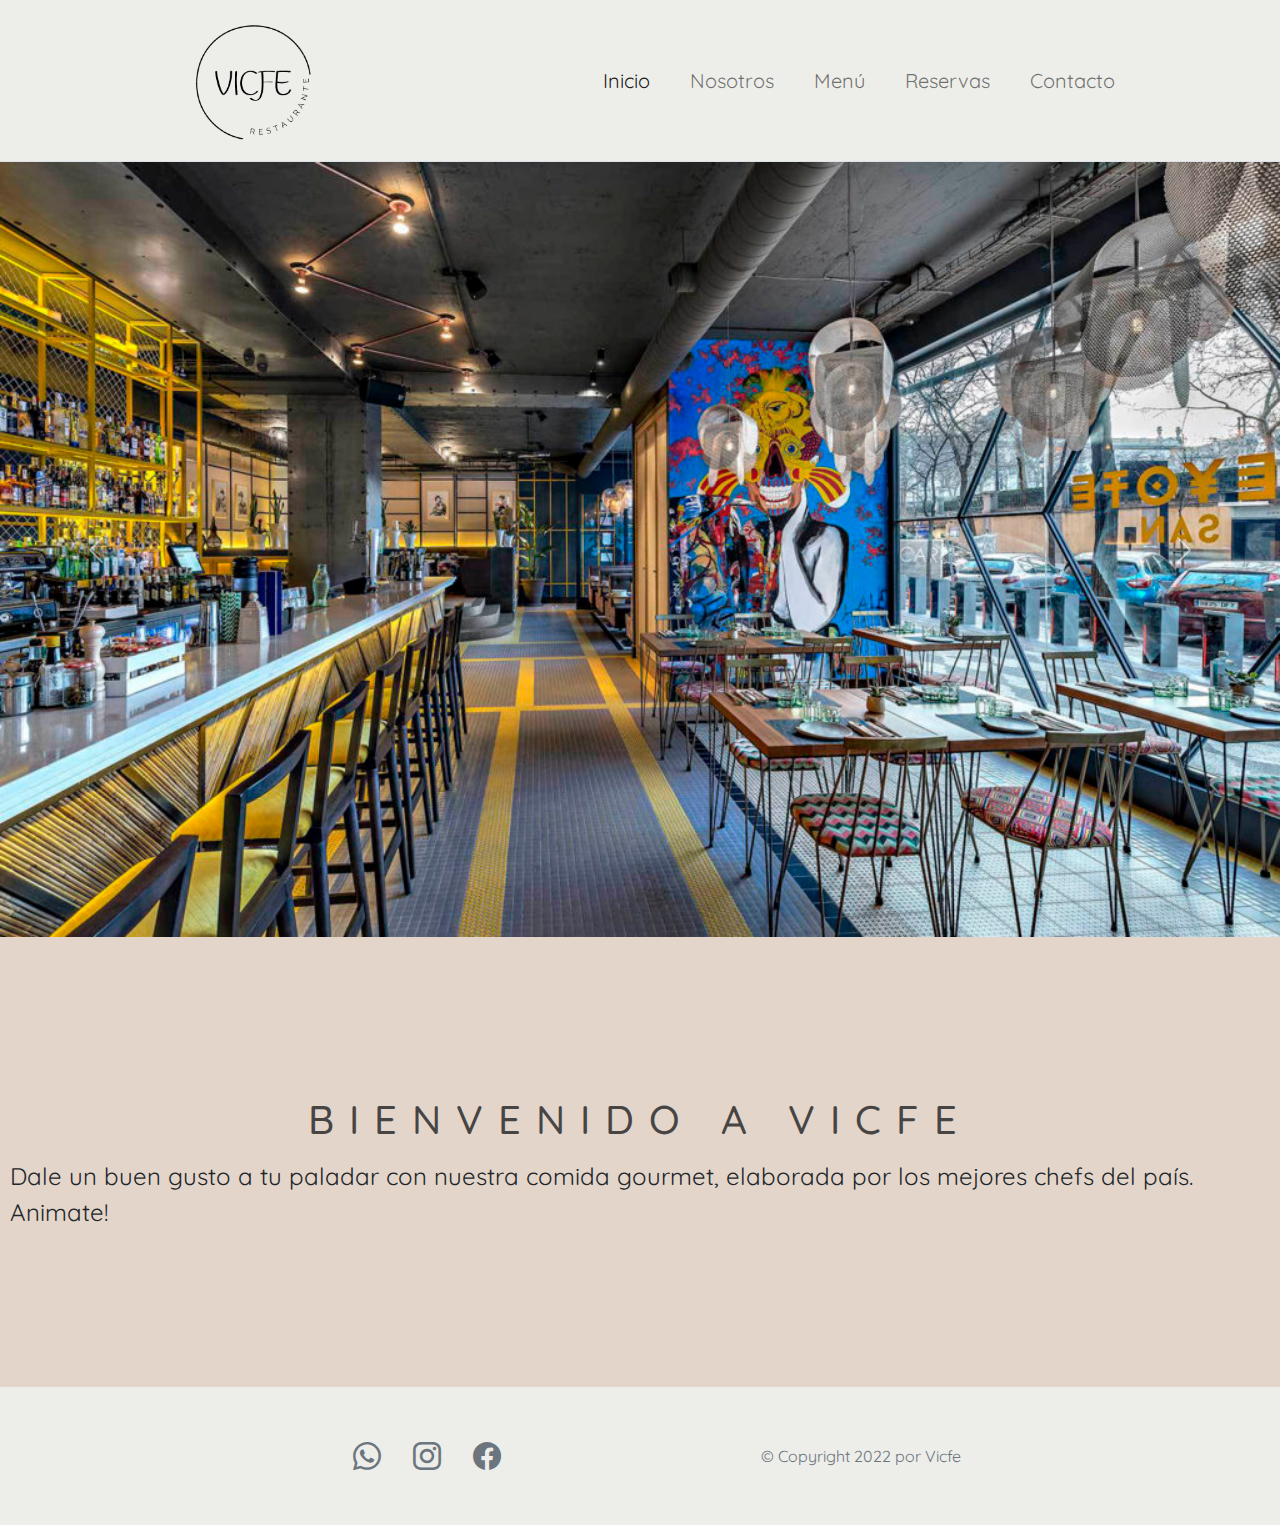
==== commit 2d4e7af2: "casi el final 2" ====
--- a/index.html
+++ b/index.html
@@ -7,7 +7,7 @@
     <meta name="viewport" content="width=device-width, initial-scale=1.0">
     <meta name="description"
         content="Restaurante Gourmet para toda la familia - Claudio Williman 626, 11300. Ubicado dentro del Mercado Williman - de L. a V. - Reservas de 19:00 a 22:30 hrs - Cel. 097123456 - También tenemos Delivery.">
-    <link rel="icon" href="/assets/img/iconovicfe.png">
+    <link rel="icon" href="./assets/img/iconovicfe.png">
 
     <link rel="preconnect" href="https://fonts.googleapis.com">
     <link rel="preconnect" href="https://fonts.gstatic.com" crossorigin>
@@ -20,18 +20,11 @@
 </head>
 
 <body>
-    <!-- h2 {
-        color: #474544;
-        font-size: 32px;
-        letter-spacing: 20px;
-        text-align: center;
-        text-transform: uppercase;
-    }
-     -->
+    
     <header class="navbar navbar-expand-lg p-4 border-bottom">
         <div class="container-fluid d-flex justify-content-around">
 
-            <a class="navbar-vicfe" href="index.html"><img src="/assets/img/iconovicfe.png" alt=""></a>
+            <a class="navbar-vicfe p-3 fs-1 fw-light" href="index.html"><img src="./assets/img/iconovicfe.png" alt=""></a>
             <nav class="navbar navbar-default">
 
                 <button class="navbar-toggler" type="button" data-bs-toggle="collapse"
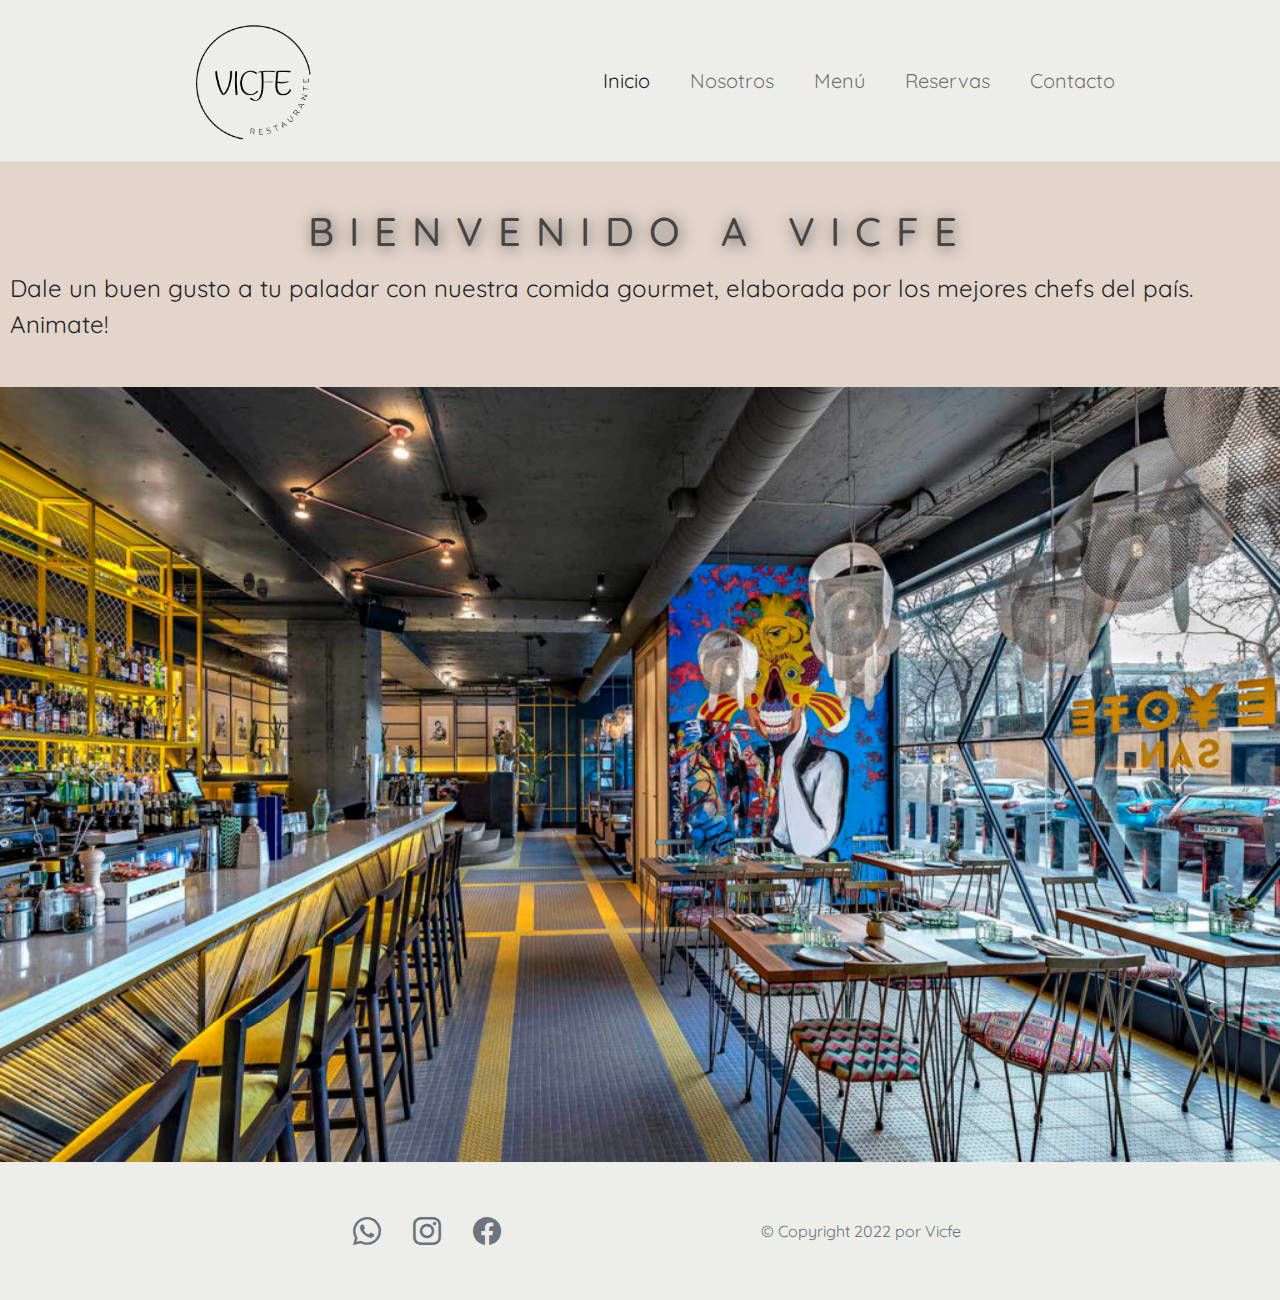
==== commit e648bf9e: "Página terminada. Lista para entregar" ====
--- a/index.html
+++ b/index.html
@@ -12,8 +12,8 @@
     <link rel="preconnect" href="https://fonts.googleapis.com">
     <link rel="preconnect" href="https://fonts.gstatic.com" crossorigin>
     <link href="https://fonts.googleapis.com/css2?family=Quicksand:wght@300;500&display=swap" rel="stylesheet">
-    <link rel="stylesheet" href="css/bootstrap.min.css">
-    <link rel="stylesheet" href="css/styles.css">
+    <link rel="stylesheet" href="./css/bootstrap.min.css">
+    <link rel="stylesheet" href="./css/styles.css">
     <link rel="stylesheet" href="https://cdn.jsdelivr.net/npm/bootstrap-icons@1.9.1/font/bootstrap-icons.css">
     <link rel="stylesheet" href="https://unpkg.com/aos@next/dist/aos.css" />
     <title>VICFE - Dandole un gusto al paladar</title>
@@ -21,10 +21,12 @@
 
 <body>
     
+<!-- HEADER, NAV -->
+
     <header class="navbar navbar-expand-lg p-4 border-bottom">
         <div class="container-fluid d-flex justify-content-around">
 
-            <a class="navbar-vicfe p-3 fs-1 fw-light" href="index.html"><img src="./assets/img/iconovicfe.png" alt=""></a>
+            <a class="navbar-vicfe p-3 fs-1 fw-light" href="index.html"><img src="./assets/img/iconovicfe.png" alt="logo de la página"></a>
             <nav class="navbar navbar-default">
 
                 <button class="navbar-toggler" type="button" data-bs-toggle="collapse"
@@ -57,9 +59,23 @@
         </nav>
     </header>
 
+<!-- MAIN INFO DEL INDEX, CARRUSEL Y TEXTO BIENVENIDA -->
+
     <main class="header-main">
 
-        
+        <section class="contenedor-main">
+
+            <h2 class="titulo-main">Bienvenido a VICFE</h2>
+
+            <article class="main-info">
+
+                <p>Dale un buen gusto a tu paladar con nuestra comida gourmet, elaborada por los mejores chefs del país.
+                    Animate!
+                </p>
+
+            </article>
+
+        </section>
 
 
         <section id="carousel-defotos" class="carousel slide" data-bs-ride="carousel">
@@ -84,22 +100,11 @@
             </button>
         </section>
 
-        <section class="contenedor-main">
-
-            <h2 class="titulo-main">Bienvenido a VICFE</h2>
-
-            <article class="main-info">
-
-                <p>Dale un buen gusto a tu paladar con nuestra comida gourmet, elaborada por los mejores chefs del país.
-                    Animate!
-                </p>
-
-            </article>
-
-        </section>
+        
 
     </main>
-
+    
+<!-- FOOTER -->
 
     <footer class="d-flex flex-wrap justify-content-center align-items-center gap-5 p-5">
 
@@ -113,6 +118,7 @@
             <span class="text-muted">© Copyright 2022 por Vicfe</span>
         </div>
 
+        
 
     </footer>
 
--- a/css/styles.css
+++ b/css/styles.css
@@ -6,7 +6,7 @@
 }
 
 .contenedor-main {
-  height: 50vh;
+  height: 25vh;
   width: auto;
   display: flex;
   flex-direction: column;
@@ -24,6 +24,7 @@
   text-align: center;
   text-transform: uppercase;
   padding-bottom: 15px;
+  text-shadow: 2px 2px 15px;
 }
 
 .main-info {
@@ -31,27 +32,40 @@
 }
 
 @media screen and (max-width: 800px) {
+  .contenedor-main {
+    height: 55vh;
+    display: flex;
+    flex-direction: column;
+  }
   .titulo-main {
     letter-spacing: 5px;
   }
+  .main-info {
+    text-align: center;
+    font-size: 1.5rem;
+  }
+  .titulo-main {
+    font-size: 2.5rem;
+  }
 }
 .contenedor-menu {
-  height: 100vh;
+  height: auto;
+  background-color: #e3d5ca;
+  display: grid;
+  grid-template-columns: 1fr 1fr 1fr 1fr;
+  justify-items: center;
+}
+
+.menu-title {
+  background-color: #e3d5ca;
   display: flex;
-  padding: 10px;
-  gap: 10px;
-  background-color: #e3d5ca;
-  align-items: center;
-  overflow: scroll;
-  overflow-y: hidden;
-}
-
-.menu-title {
-  background-color: #e3d5ca;
-  display: flex;
+  align-items: center;
   justify-content: center;
-  padding-top: 20px;
-  align-items: center;
+  height: 15vh;
+  color: #474544;
+  font-size: 35px;
+  letter-spacing: 15px;
+  text-transform: uppercase;
 }
 
 .contenedor-nosotros {
@@ -72,13 +86,10 @@
   text-transform: uppercase;
 }
 
-.mapa-nosotros {
-  grid-column: 2/3;
-  grid-row: 2/3;
-  padding-top: 100px;
-  padding-left: 10px;
-  padding-right: 10px;
-  border: solid 1px black;
+iframe {
+  height: 365px;
+  width: 713px;
+  box-shadow: 2px 2px 10px;
 }
 
 .ubic-nosotros {
@@ -125,9 +136,34 @@
     gap: 20px;
   }
   .contenedor-nosotros {
+    padding: 20px;
+    padding-bottom: 40px;
     height: auto;
     display: flex;
     flex-direction: column;
+  }
+  .mapa-nosotros {
+    width: 375px;
+    height: 450px;
+  }
+  iframe {
+    height: 400px;
+    width: 355px;
+  }
+  .ubic-nosotros {
+    text-align: center;
+    height: 10vh;
+  }
+  .info-nosotros {
+    padding-top: 5px;
+    padding-bottom: 30px;
+  }
+  .titulo-nosotros {
+    text-align: center;
+    display: flex;
+    justify-content: center;
+    align-items: center;
+    height: 10vh;
   }
 }
 .contenedor-contacto {
@@ -246,42 +282,66 @@
 }
 
 .plato {
-  border: 2px solid black;
   background-color: antiquewhite;
   width: 300px;
-  height: 400px;
-  border-radius: 20px;
+  height: 450px;
+  border-radius: 3px;
+  box-shadow: 2px 2px 40px;
   padding: 15px;
   display: flex;
+  margin: 15px;
   flex-direction: column;
-  justify-content: space-around;
-  align-items: center;
-  text-align: center;
-}
-.plato .plato__img {
-  border: 1px solid black;
-  object-fit: contain;
-}
-.plato .plato__img .menu-title {
-  background-color: rgba(127, 255, 212, 0.212);
-  text-align: center;
-  font-size: 1rem;
-  display: flex;
-  overflow: auto;
-  justify-content: center;
-}
-
+  align-items: center;
+  text-align: center;
+}
+
+.plato__img {
+  height: 100%;
+  width: 100%;
+  box-shadow: 1px 1px 40px;
+}
+
+.plato__title {
+  font-size: 1.5rem;
+  height: 8vh;
+}
+
+.plato__precio {
+  height: 8vh;
+  font-size: 1.5rem;
+  padding-top: 10px;
+}
+
+@media screen and (max-width: 800px) {
+  .contenedor-menu {
+    height: auto;
+    padding: 20px;
+    gap: 30px;
+    display: flex;
+    flex-direction: column;
+    justify-content: center;
+    align-items: center;
+  }
+  .menu-title {
+    color: #474544;
+    font-size: 2.5rem;
+    letter-spacing: 5px;
+    text-align: center;
+    text-transform: uppercase;
+  }
+}
 .tarjeta {
   background-color: rgb(172, 171, 108);
   border: 2px solid rgb(255, 255, 255);
   width: 325px;
   height: 650px;
-  border-radius: 15px;
+  border-radius: 3px;
   padding: 20px;
   gap: 5px;
   text-align: center;
   display: flex;
   flex-direction: column;
+  box-shadow: 3px 3px 30px;
 }
 .tarjeta .tarjeta__titulo {
   color: rgb(0, 0, 0);
@@ -298,6 +358,7 @@
 
 .tarjeta__img {
   height: 350px;
+  box-shadow: 1px 1px 40px;
 }
 
 @media screen and (max-width: 800px) {
@@ -312,9 +373,10 @@
     border: 2px solid rgb(255, 255, 255);
     width: 325px;
     height: 650px;
-    border-radius: 15px;
+    border-radius: 3px;
     padding: 20px;
-    gap: 5px;
+    margin: 20px;
+    gap: 8px;
     text-align: center;
     display: flex;
     flex-direction: column;
